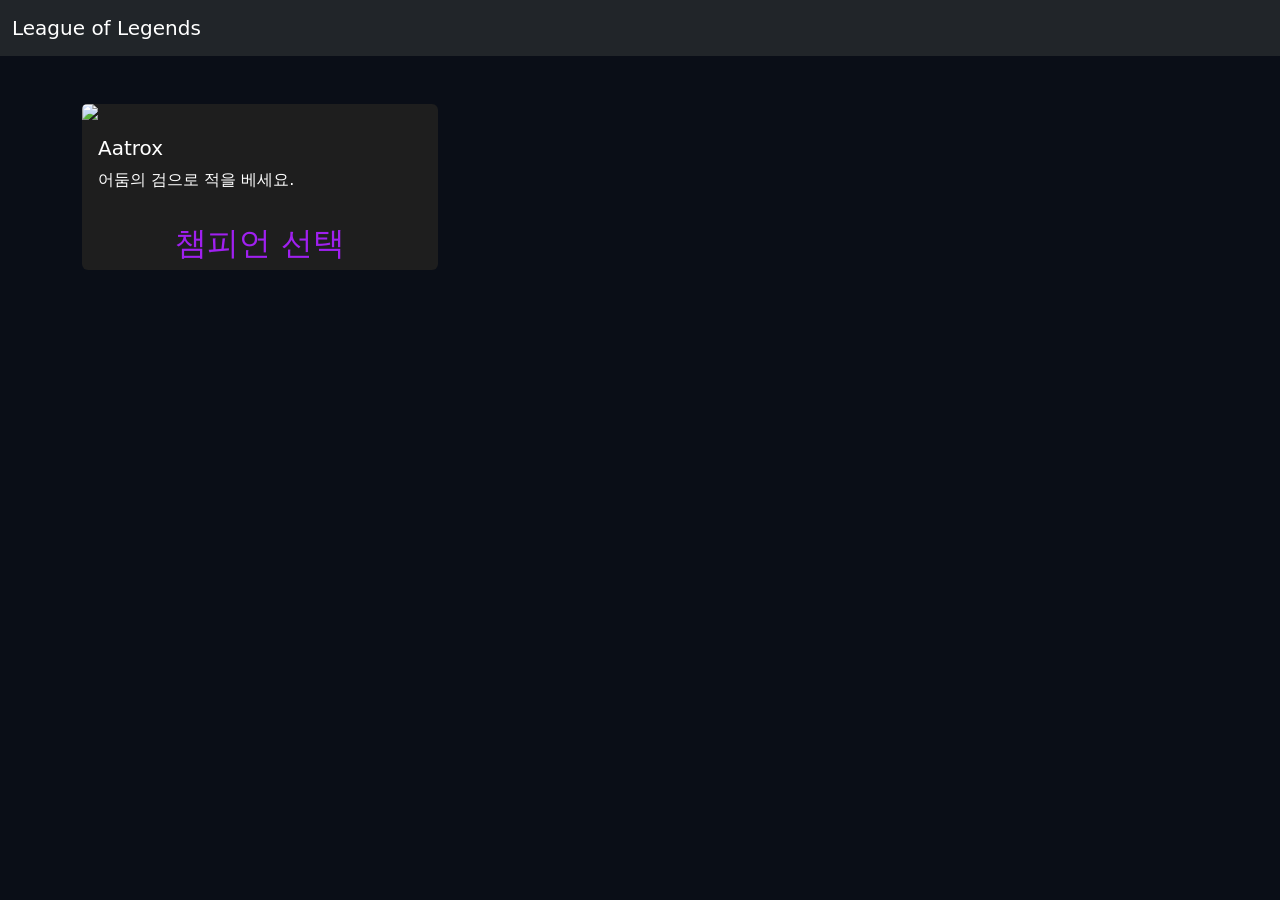
==== src/main/resources/META-INF/resources/index.html @ 75f6c817 "2주차 실습 완료" ====
<!DOCTYPE html>
<html lang="ko">
<head>
<link href="https://cdn.jsdelivr.net/npm/bootstrap@5.3.0/dist/css/bootstrap.min.css" rel="stylesheet">
<style>
body { background-color: #0a0e17; color: #fff; }
.accent-purple { color: #a020f0; }
.card { background-color: #1e1e1e; border: none; color: white; }
.btn-primary { background-color: #a020f0; border: none; }
</style>
</head>
<body>
<nav class="navbar navbar-expand-lg navbar-dark bg-dark">
<div class="container-fluid"><a class="navbar-brand" href="#">League of Legends</a></div>
</nav>
<div class="container my-5">
<div class="row">
<div class="col-md-4">
<div class="card">
<img src="https://ddragon.leagueoflegends.com/cdn/15.24.1/img/champion/Aatrox.png" class="card-img-top">
<div class="card-body">
<h5>Aatrox</h5>
<p>어둠의 검으로 적을 베세요.</p>
</div>
<h2 class="text-center accent-purple">챔피언 선택</h2>
</div>
</div>
</div>
</div>
</body>
</html>
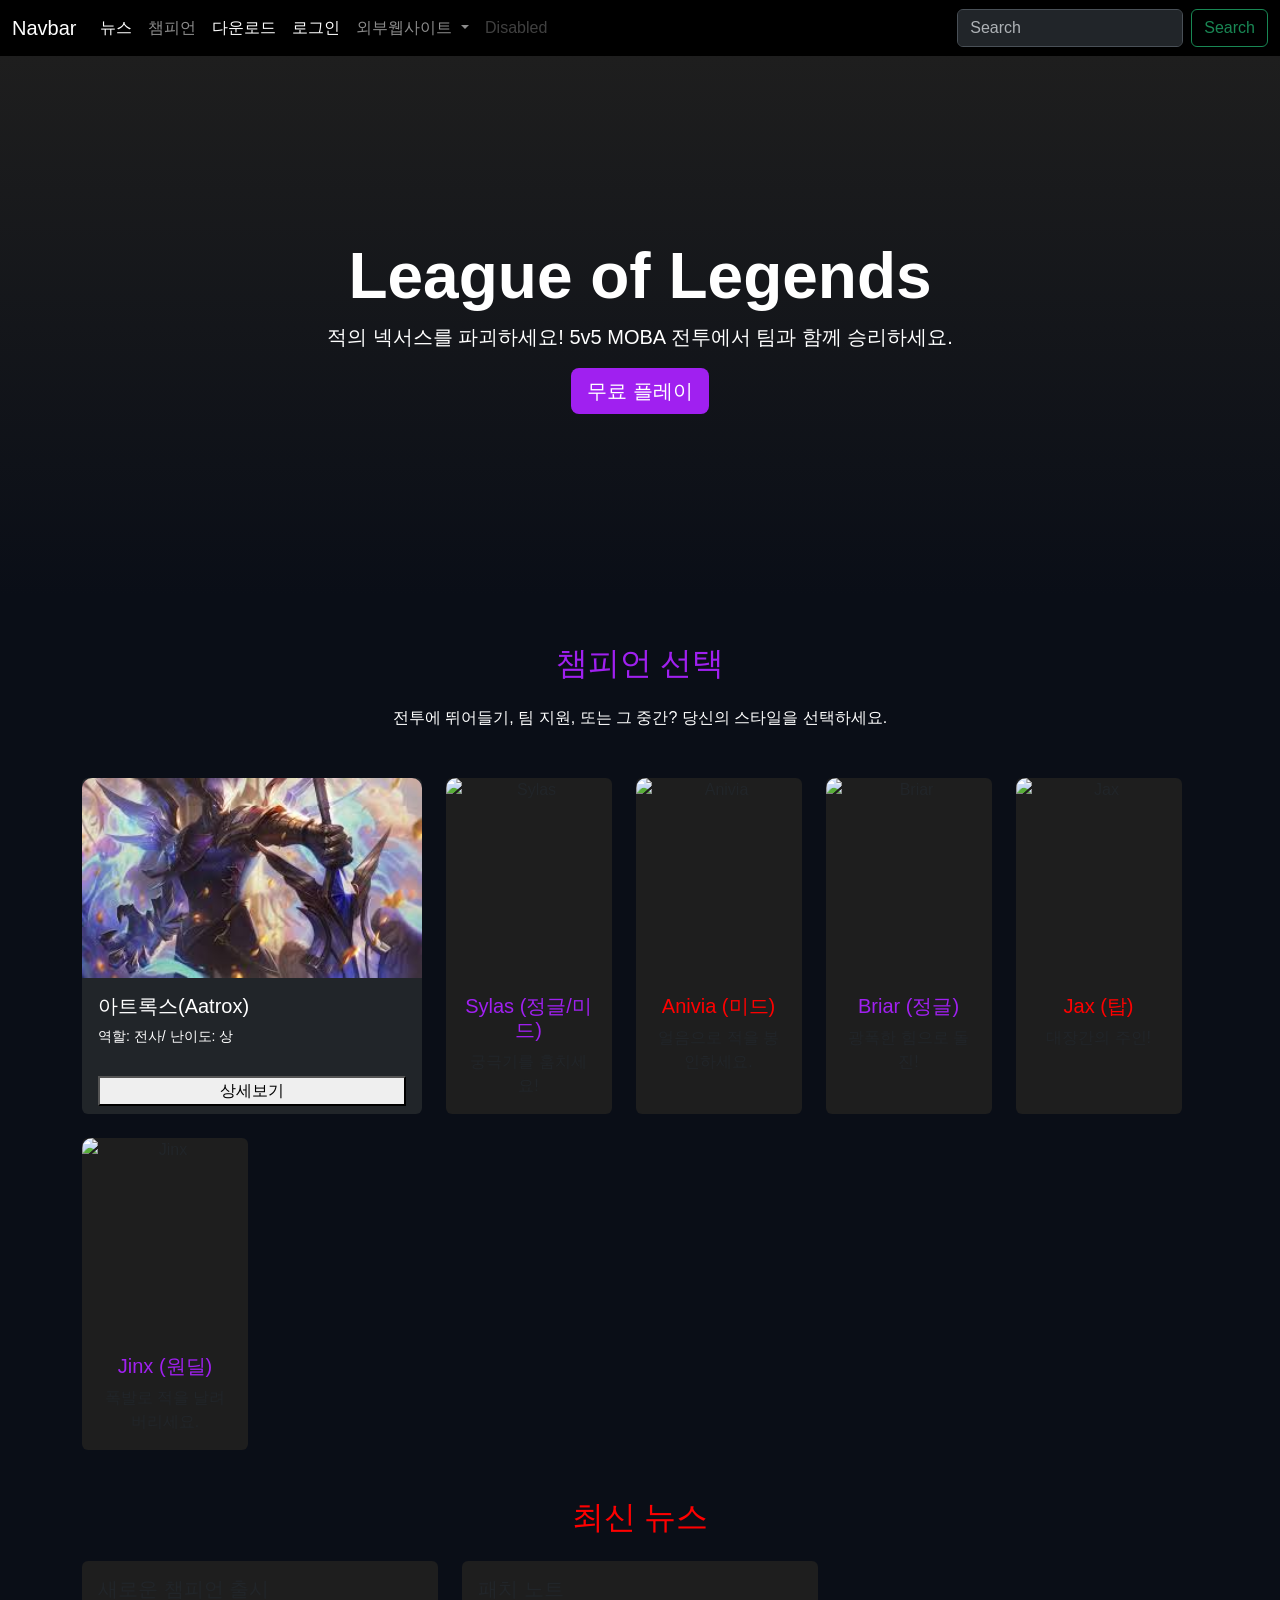
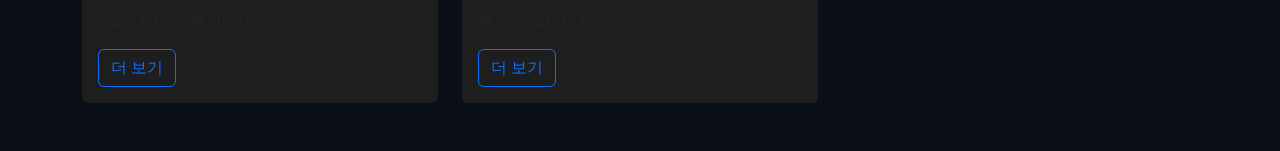
==== commit a55f2baf: "4주차 실습 정리" ====
--- a/src/main/resources/META-INF/resources/index.html
+++ b/src/main/resources/META-INF/resources/index.html
@@ -1,31 +1,234 @@
 <!DOCTYPE html>
 <html lang="ko">
 <head>
-<link href="https://cdn.jsdelivr.net/npm/bootstrap@5.3.0/dist/css/bootstrap.min.css" rel="stylesheet">
-<style>
-body { background-color: #0a0e17; color: #fff; }
-.accent-purple { color: #a020f0; }
-.card { background-color: #1e1e1e; border: none; color: white; }
-.btn-primary { background-color: #a020f0; border: none; }
-</style>
+    <meta charset="UTF-8">
+    <meta name="viewport" content="width=device-width, initial-scale=1.0">
+    <title>League of Legends - 메인 페이지</title>
+    <!-- Bootstrap 5 CDN -->
+    <link href="https://cdn.jsdelivr.net/npm/bootstrap@5.3.0/dist/css/bootstrap.min.css" rel="stylesheet">
+    <script src="https://cdn.jsdelivr.net/npm/bootstrap@5.3.0/dist/js/bootstrap.bundle.min.js"></script>
+    <!-- 커스텀 스타일 (LOL 테마 + 챔피언 호버 효과) -->
+    <style>
+        body { background-color: #0a0e17; color: #fff; font-family: 'Arial', sans-serif; }
+        .navbar { background-color: #000; }
+        .hero { background: linear-gradient(to bottom, #1e1e1e, #0a0e17); min-height: 60vh; }
+        .accent-purple { color: #a020f0; }
+        .accent-red { color: #ff0000; }
+        .card { background-color: #1e1e1e; border: none; transition: transform 0.3s, box-shadow 0.3s; }
+        .card:hover { transform: scale(1.05); box-shadow: 0 10px 20px rgba(160, 32, 240, 0.5); }
+        .card-img-top { height: 200px; object-fit: cover; border-radius: 10px 10px 0 0; }
+        .btn-primary { background-color: #a020f0; border: none; }
+        .btn-primary:hover { background-color: #800080; }
+    </style>
 </head>
 <body>
-<nav class="navbar navbar-expand-lg navbar-dark bg-dark">
-<div class="container-fluid"><a class="navbar-brand" href="#">League of Legends</a></div>
-</nav>
-<div class="container my-5">
-<div class="row">
-<div class="col-md-4">
-<div class="card">
-<img src="https://ddragon.leagueoflegends.com/cdn/15.24.1/img/champion/Aatrox.png" class="card-img-top">
-<div class="card-body">
-<h5>Aatrox</h5>
-<p>어둠의 검으로 적을 베세요.</p>
-</div>
-<h2 class="text-center accent-purple">챔피언 선택</h2>
-</div>
-</div>
-</div>
-</div>
+
+    <!-- 헤더 (Navbar)
+    <nav class="navbar navbar-expand-lg navbar-dark">
+        <div class="container-fluid">
+            <a class="navbar-brand" href="http://localhost:8080/index.html">League of Legends</a>
+            <button class="navbar-toggler" type="button" data-bs-toggle="collapse" data-bs-target="#navbarNav" aria-controls="navbarNav" aria-expanded="false" aria-label="Toggle navigation">
+                <span class="navbar-toggler-icon"></span>
+            </button>
+            <div class="collapse navbar-collapse" id="navbarNav">
+                <ul class="navbar-nav ms-auto">
+                    <li class="nav-item"><a class="nav-link" href="#">뉴스</a></li>
+                    <li class="nav-item"><a class="nav-link" href="#">챔피언</a></li>
+                    <li class="nav-item"><a class="nav-link" href="#">다운로드</a></li>
+                    <li class="nav-item"><a class="nav-link" href="#">로그인</a></li>
+                    <li class="nav-item"><a class="nav-link" href="https://lol.ps/" target="_blank">외부웹사이트</a></li>
+                </ul>
+            </div>
+        </div>
+    </nav> -->
+
+    <nav class="navbar navbar-expand-lg" data-bs-theme="dark">
+        <div class="container-fluid">
+        <a class="navbar-brand" href="#">Navbar</a>
+        <button class="navbar-toggler" type="button" data-bs-toggle="collapse" data-bs-target="#navbarSupportedContent" aria-controls="navbarSupportedContent" aria-expanded="false" aria-label="Toggle navigation">
+            <span class="navbar-toggler-icon"></span>
+        </button>
+        <div class="collapse navbar-collapse" id="navbarSupportedContent">
+            <ul class="navbar-nav me-auto mb-2 mb-lg-0">
+            <li class="nav-item">
+                <a class="nav-link active" aria-current="page" href="#">뉴스</a>
+            </li>
+            <li class="nav-item">
+                <a class="nav-link" href="#">챔피언</a>
+            </li>
+            <li class="nav-item">
+                <a class="nav-link active" aria-current="page" href="#">다운로드</a>
+            </li>
+            <li class="nav-item">
+                <a class="nav-link active" aria-current="page" href="#">로그인</a>
+            </li>
+            <li class="nav-item dropdown">
+                <a class="nav-link dropdown-toggle" href="#" role="button" data-bs-toggle="dropdown" aria-expanded="false">
+                외부웹사이트
+                </a>
+                <ul class="dropdown-menu">
+                <li><a class="dropdown-item" href="https://lol.ps/" target="_blank">롤전적</a></li>
+                <li><a class="dropdown-item" href="#">불법사이트</a></li>
+                <li><hr class="dropdown-divider"></li>
+                <li><a class="dropdown-item" href="#">외부웹</a></li>
+                </ul>
+            </li>
+            <li class="nav-item">
+                <a class="nav-link disabled" aria-disabled="true">Disabled</a>
+            </li>
+            </ul>
+            <form class="d-flex" role="search">
+            <input class="form-control me-2" type="search" placeholder="Search" aria-label="Search" />
+            <button class="btn btn-outline-success" type="submit">Search</button>
+            </form>
+        </div>
+        </div>
+    </nav>
+
+    <!-- 히어로 배너 (Hero Banner) -->
+    <section class="hero d-flex align-items-center justify-content-center text-center py-5">
+        <div class="container">
+            <h1 class="display-3 fw-bold">League of Legends</h1>
+            <p class="lead">적의 넥서스를 파괴하세요! 5v5 MOBA 전투에서 팀과 함께 승리하세요.</p>
+            <a href="#" class="btn btn-primary btn-lg">무료 플레이</a>
+        </div>
+    </section>
+
+<!-- 챔피언 선택 섹션 (작은 썸네일 PNG로 업데이트!) -->
+    <section class="container my-5">
+        <h2 class="text-center mb-4 accent-purple">챔피언 선택</h2>
+        <p class="text-center mb-5">전투에 뛰어들기, 팀 지원, 또는 그 중간? 당신의 스타일을 선택하세요.</p>
+        <!-- <div class="row g-4"> -->
+        <div class="row row-cols-auto g-4">
+            <!-- Aatrox -->
+            <!-- <div class="col-md-6 col-lg-4 col-xl-2">
+                <div class="card text-center h-100">
+                    <img src="image/A1.jpeg" class="card-img-top" alt="Aatrox" loading="lazy">
+                    <div class="card-body">
+                        <h5 class="card-title accent-red">Aatrox (탑)</h5>
+                        <p class="card-text">어둠의 검으로 적을 베세요.</p>
+                    </div>
+                </div>
+            </div> -->
+            <div class="col">
+            <div class="card bg-dark text-white border-secondary h-100">
+                <img src="image/A1.jpeg" class="card-img-top" alt="아트록스">
+                <div class="card-body">
+                <h5 class="card-title">아트록스(Aatrox)</h5>
+                <p class="card-text small">역할: 전사/ 난이도: 상</p>
+                </div>
+                <div class="card-footer bg-transparent border-0">
+                <button class="btnbtn-outline-light w-100"
+                        data-bs-toggle="modal"
+                        data-bs-target="#modalAatrox"
+                        data-champ="Aatrox">
+                    상세보기
+                </button>
+                </div>
+            </div>
+            </div>
+            <!--모달(iframe으로Aatrox.html 불러오기) -->
+            <div class="modal fade" id="modalAatrox" tabindex="-1" aria-labelledby="modalAatroxLabel" aria-hidden="true">
+            <div class="modal-dialog modal-xl modal-dialog-centered modal-dialog-scrollable">
+                <div class="modal-content bg-dark text-white border-secondary">
+                <!--헤더-->
+                <div class="modal-header border-secondary">
+                <h5 class="modal-title" id="modalAatroxLabel">아트록스(Aatrox) 상세정보</h5>
+                <button type="button" class="btn-close btn-close-white" data-bs-dismiss="modal" aria-label="Close"></button>
+                </div>
+            <!--바디: iframe으로내용채움-->
+            <div class="modal-body p-0" style="height: 65vh; background: #0a0e17;">
+                <iframe
+                src="modals/Aatrox.html"
+                frameborder="0"
+                style="width: 100%; height: 100%; border: none;"
+                allowfullscreen>
+                </iframe>
+            </div>
+            <!--푸터-->
+            <div class="modal-footer border-secondary">
+                <button type="button" class="btnbtn-outline-light" data-bs-dismiss="modal">닫기</button>
+            </div>
+            </div>
+        </div>
+        </div>
+            <!-- Sylas -->
+            <div class="col-md-6 col-lg-4 col-xl-2">
+                <div class="card text-center h-100">
+                    <img src="https://ddragon.leagueoflegends.com/cdn/15.24.1/img/champion/Sylas.png" class="card-img-top" alt="Sylas" loading="lazy">
+                    <div class="card-body">
+                        <h5 class="card-title accent-purple">Sylas (정글/미드)</h5>
+                        <p class="card-text">궁극기를 훔치세요!</p>
+                    </div>
+                </div>
+            </div>
+            <!-- Anivia -->
+            <div class="col-md-6 col-lg-4 col-xl-2">
+                <div class="card text-center h-100">
+                    <img src="https://ddragon.leagueoflegends.com/cdn/15.24.1/img/champion/Anivia.png" class="card-img-top" alt="Anivia" loading="lazy">
+                    <div class="card-body">
+                        <h5 class="card-title accent-red">Anivia (미드)</h5>
+                        <p class="card-text">얼음으로 적을 봉인하세요.</p>
+                    </div>
+                </div>
+            </div>
+            <!-- Briar -->
+            <div class="col-md-6 col-lg-4 col-xl-2">
+                <div class="card text-center h-100">
+                    <img src="https://ddragon.leagueoflegends.com/cdn/15.24.1/img/champion/Briar.png" class="card-img-top" alt="Briar" loading="lazy">
+                    <div class="card-body">
+                        <h5 class="card-title accent-purple">Briar (정글)</h5>
+                        <p class="card-text">광폭한 힘으로 돌진!</p>
+                    </div>
+                </div>
+            </div>
+            <!-- Jax -->
+            <div class="col-md-6 col-lg-4 col-xl-2">
+                <div class="card text-center h-100">
+                    <img src="https://ddragon.leagueoflegends.com/cdn/15.24.1/img/champion/Jax.png" class="card-img-top" alt="Jax" loading="lazy">
+                    <div class="card-body">
+                        <h5 class="card-title accent-red">Jax (탑)</h5>
+                        <p class="card-text">대장간의 주인!</p>
+                    </div>
+                </div>
+            </div>
+            <!-- Jinx -->
+            <div class="col-md-6 col-lg-4 col-xl-2">
+                <div class="card text-center h-100">
+                    <img src="https://ddragon.leagueoflegends.com/cdn/15.24.1/img/champion/Jinx.png" class="card-img-top" alt="Jinx" loading="lazy">
+                    <div class="card-body">
+                        <h5 class="card-title accent-purple">Jinx (원딜)</h5>
+                        <p class="card-text">폭발로 적을 날려버리세요.</p>
+                    </div>
+                </div>
+            </div>
+        </div>
+    </section>
+
+    <!-- 뉴스 섹션 (기존 유지) -->
+    <section class="container my-5">
+        <h2 class="text-center mb-4 accent-red">최신 뉴스</h2>
+        <div class="row g-4">
+            <div class="col-md-6 col-lg-4">
+                <div class="card">
+                    <div class="card-body">
+                        <h5 class="card-title">새로운 챔피언 출시</h5>
+                        <p class="card-text">2026 루나 레벨 이벤트!</p>
+                        <a href="#" class="btn btn-outline-primary">더 보기</a>
+                    </div>
+                </div>
+            </div>
+            <div class="col-md-6 col-lg-4">
+                <div class="card">
+                    <div class="card-body">
+                        <h5 class="card-title">패치 노트</h5>
+                        <p class="card-text">밸런스 업데이트.</p>
+                        <a href="#" class="btn btn-outline-primary">더 보기</a>
+                    </div>
+                </div>
+            </div>
+        </div>
+    </section>
+    
 </body>
 </html>
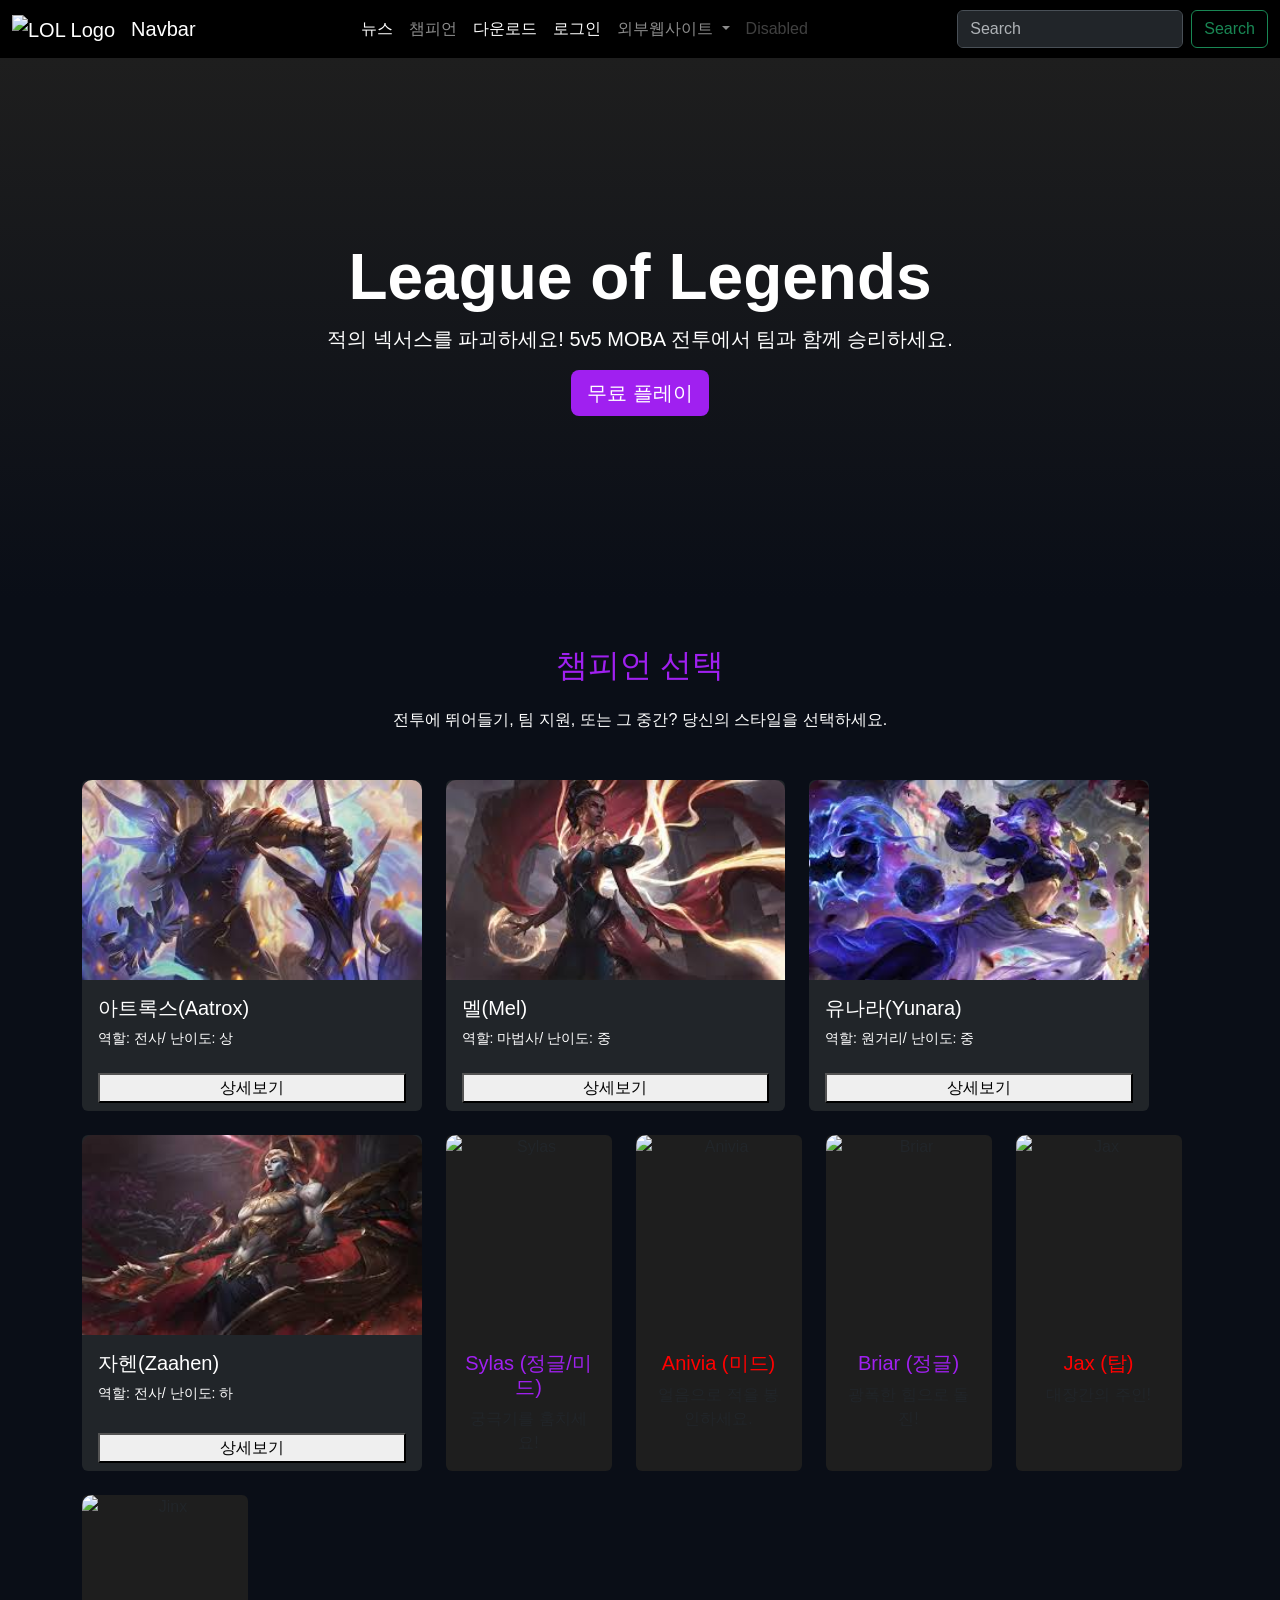
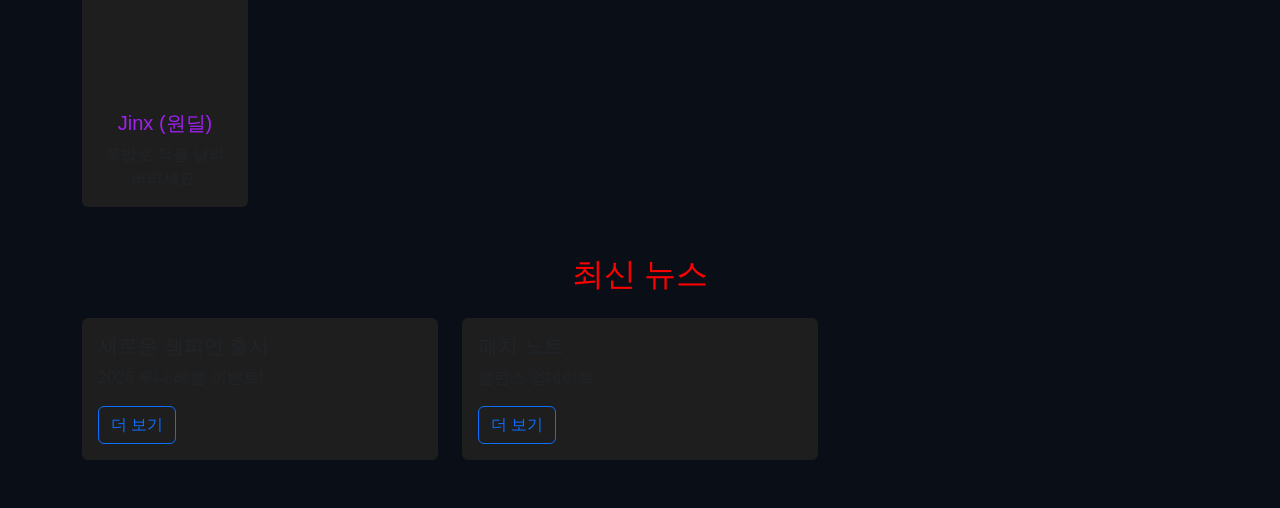
==== commit 7a0598dd: "5주차 실습 정리" ====
--- a/src/main/resources/META-INF/resources/index.html
+++ b/src/main/resources/META-INF/resources/index.html
@@ -20,6 +20,7 @@
         .btn-primary { background-color: #a020f0; border: none; }
         .btn-primary:hover { background-color: #800080; }
     </style>
+    <link rel="stylesheet" href="../css/download.css">
 </head>
 <body>
 
@@ -44,12 +45,15 @@
 
     <nav class="navbar navbar-expand-lg" data-bs-theme="dark">
         <div class="container-fluid">
+            <a class="navbar-brand" href="#">
+            <img src="../image/Logo.jpeg" alt="LOL Logo" width="30" height="30">
+        </a>
         <a class="navbar-brand" href="#">Navbar</a>
         <button class="navbar-toggler" type="button" data-bs-toggle="collapse" data-bs-target="#navbarSupportedContent" aria-controls="navbarSupportedContent" aria-expanded="false" aria-label="Toggle navigation">
             <span class="navbar-toggler-icon"></span>
         </button>
         <div class="collapse navbar-collapse" id="navbarSupportedContent">
-            <ul class="navbar-nav me-auto mb-2 mb-lg-0">
+            <ul class="navbar-nav mx-auto mb-2 mb-lg-0">
             <li class="nav-item">
                 <a class="nav-link active" aria-current="page" href="#">뉴스</a>
             </li>
@@ -57,7 +61,7 @@
                 <a class="nav-link" href="#">챔피언</a>
             </li>
             <li class="nav-item">
-                <a class="nav-link active" aria-current="page" href="#">다운로드</a>
+                <a class="nav-link active" aria-current="page" href="main_page_sub/download.html">다운로드</a>
             </li>
             <li class="nav-item">
                 <a class="nav-link active" aria-current="page" href="#">로그인</a>
@@ -127,9 +131,63 @@
                 </div>
             </div>
             </div>
+
+            <div class="col">
+            <div class="card bg-dark text-white border-secondary h-100">
+                <img src="image/A2.jpeg" class="card-img-top" alt="아트록스">
+                <div class="card-body">
+                <h5 class="card-title">멜(Mel)</h5>
+                <p class="card-text small">역할: 마법사/ 난이도: 중</p>
+                </div>
+                <div class="card-footer bg-transparent border-0">
+                <button class="btnbtn-outline-light w-100"
+                        data-bs-toggle="modal"
+                        data-bs-target="#modalMel"
+                        data-champ="Mel">
+                    상세보기
+                </button>
+                </div>
+            </div>
+            </div>
+
+            <div class="col">
+            <div class="card bg-dark text-white border-secondary h-100">
+                <img src="image/A3.jpeg" class="card-img-top" alt="아트록스">
+                <div class="card-body">
+                <h5 class="card-title">유나라(Yunara)</h5>
+                <p class="card-text small">역할: 원거리/ 난이도: 중</p>
+                </div>
+                <div class="card-footer bg-transparent border-0">
+                <button class="btnbtn-outline-light w-100"
+                        data-bs-toggle="modal"
+                        data-bs-target="#modalYunara"
+                        data-champ="Yunara">
+                    상세보기
+                </button>
+                </div>
+            </div>
+            </div>
+
+            <div class="col">
+            <div class="card bg-dark text-white border-secondary h-100">
+                <img src="image/A4.jpeg" class="card-img-top" alt="아트록스">
+                <div class="card-body">
+                <h5 class="card-title">자헨(Zaahen)</h5>
+                <p class="card-text small">역할: 전사/ 난이도: 하</p>
+                </div>
+                <div class="card-footer bg-transparent border-0">
+                <button class="btnbtn-outline-light w-100"
+                        data-bs-toggle="modal"
+                        data-bs-target="#modalZaahen"
+                        data-champ="Zaahen">
+                    상세보기
+                </button>
+                </div>
+            </div>
+            </div>
             <!--모달(iframe으로Aatrox.html 불러오기) -->
             <div class="modal fade" id="modalAatrox" tabindex="-1" aria-labelledby="modalAatroxLabel" aria-hidden="true">
-            <div class="modal-dialog modal-xl modal-dialog-centered modal-dialog-scrollable">
+            <div class="modal-dialog modal-xl modal-dialog-centered">
                 <div class="modal-content bg-dark text-white border-secondary">
                 <!--헤더-->
                 <div class="modal-header border-secondary">
@@ -152,6 +210,81 @@
             </div>
         </div>
         </div>
+        <!--모달(iframe으로Mel.html 불러오기) -->
+            <div class="modal fade" id="modalMel" tabindex="-1" aria-labelledby="modalMelLabel" aria-hidden="true">
+            <div class="modal-dialog modal-xl modal-dialog-centered">
+                <div class="modal-content bg-dark text-white border-secondary">
+                <!--헤더-->
+                <div class="modal-header border-secondary">
+                <h5 class="modal-title" id="modalMelLabel">멜(Mel) 상세정보</h5>
+                <button type="button" class="btn-close btn-close-white" data-bs-dismiss="modal" aria-label="Close"></button>
+                </div>
+            <!--바디: iframe으로내용채움-->
+            <div class="modal-body p-0" style="height: 65vh; background: #0a0e17;">
+                <iframe
+                src="modals/Mel.html"
+                frameborder="0"
+                style="width: 100%; height: 100%; border: none;"
+                allowfullscreen>
+                </iframe>
+            </div>
+            <!--푸터-->
+            <div class="modal-footer border-secondary">
+                <button type="button" class="btnbtn-outline-light" data-bs-dismiss="modal">닫기</button>
+            </div>
+            </div>
+        </div>
+        </div>
+        <!--모달(iframe으로Yunara.html 불러오기) -->
+            <div class="modal fade" id="modalYunara" tabindex="-1" aria-labelledby="modalYunaraLabel" aria-hidden="true">
+            <div class="modal-dialog modal-xl modal-dialog-centered">
+                <div class="modal-content bg-dark text-white border-secondary">
+                <!--헤더-->
+                <div class="modal-header border-secondary">
+                <h5 class="modal-title" id="modalYunaraLabel">유나라(Yunara) 상세정보</h5>
+                <button type="button" class="btn-close btn-close-white" data-bs-dismiss="modal" aria-label="Close"></button>
+                </div>
+            <!--바디: iframe으로내용채움-->
+            <div class="modal-body p-0" style="height: 65vh; background: #0a0e17;">
+                <iframe
+                src="modals/Yunara.html"
+                frameborder="0"
+                style="width: 100%; height: 100%; border: none;"
+                allowfullscreen>
+                </iframe>
+            </div>
+            <!--푸터-->
+            <div class="modal-footer border-secondary">
+                <button type="button" class="btnbtn-outline-light" data-bs-dismiss="modal">닫기</button>
+            </div>
+            </div>
+        </div>
+        </div>
+        <!--모달(iframe으로Zaahen.html 불러오기) -->
+            <div class="modal fade" id="modalZaahen" tabindex="-1" aria-labelledby="modalZaahenLabel" aria-hidden="true">
+            <div class="modal-dialog modal-xl modal-dialog-centered">
+                <div class="modal-content bg-dark text-white border-secondary">
+                <!--헤더-->
+                <div class="modal-header border-secondary">
+                <h5 class="modal-title" id="modalZaahenLabel">자헨(Zaahen) 상세정보</h5>
+                <button type="button" class="btn-close btn-close-white" data-bs-dismiss="modal" aria-label="Close"></button>
+                </div>
+            <!--바디: iframe으로내용채움-->
+            <div class="modal-body p-0" style="height: 65vh; background: #0a0e17;">
+                <iframe
+                src="modals/Zaahen.html"
+                frameborder="0"
+                style="width: 100%; height: 100%; border: none;"
+                allowfullscreen>
+                </iframe>
+            </div>
+            <!--푸터-->
+            <div class="modal-footer border-secondary">
+                <button type="button" class="btnbtn-outline-light" data-bs-dismiss="modal">닫기</button>
+            </div>
+            </div>
+        </div>
+        </div>
             <!-- Sylas -->
             <div class="col-md-6 col-lg-4 col-xl-2">
                 <div class="card text-center h-100">
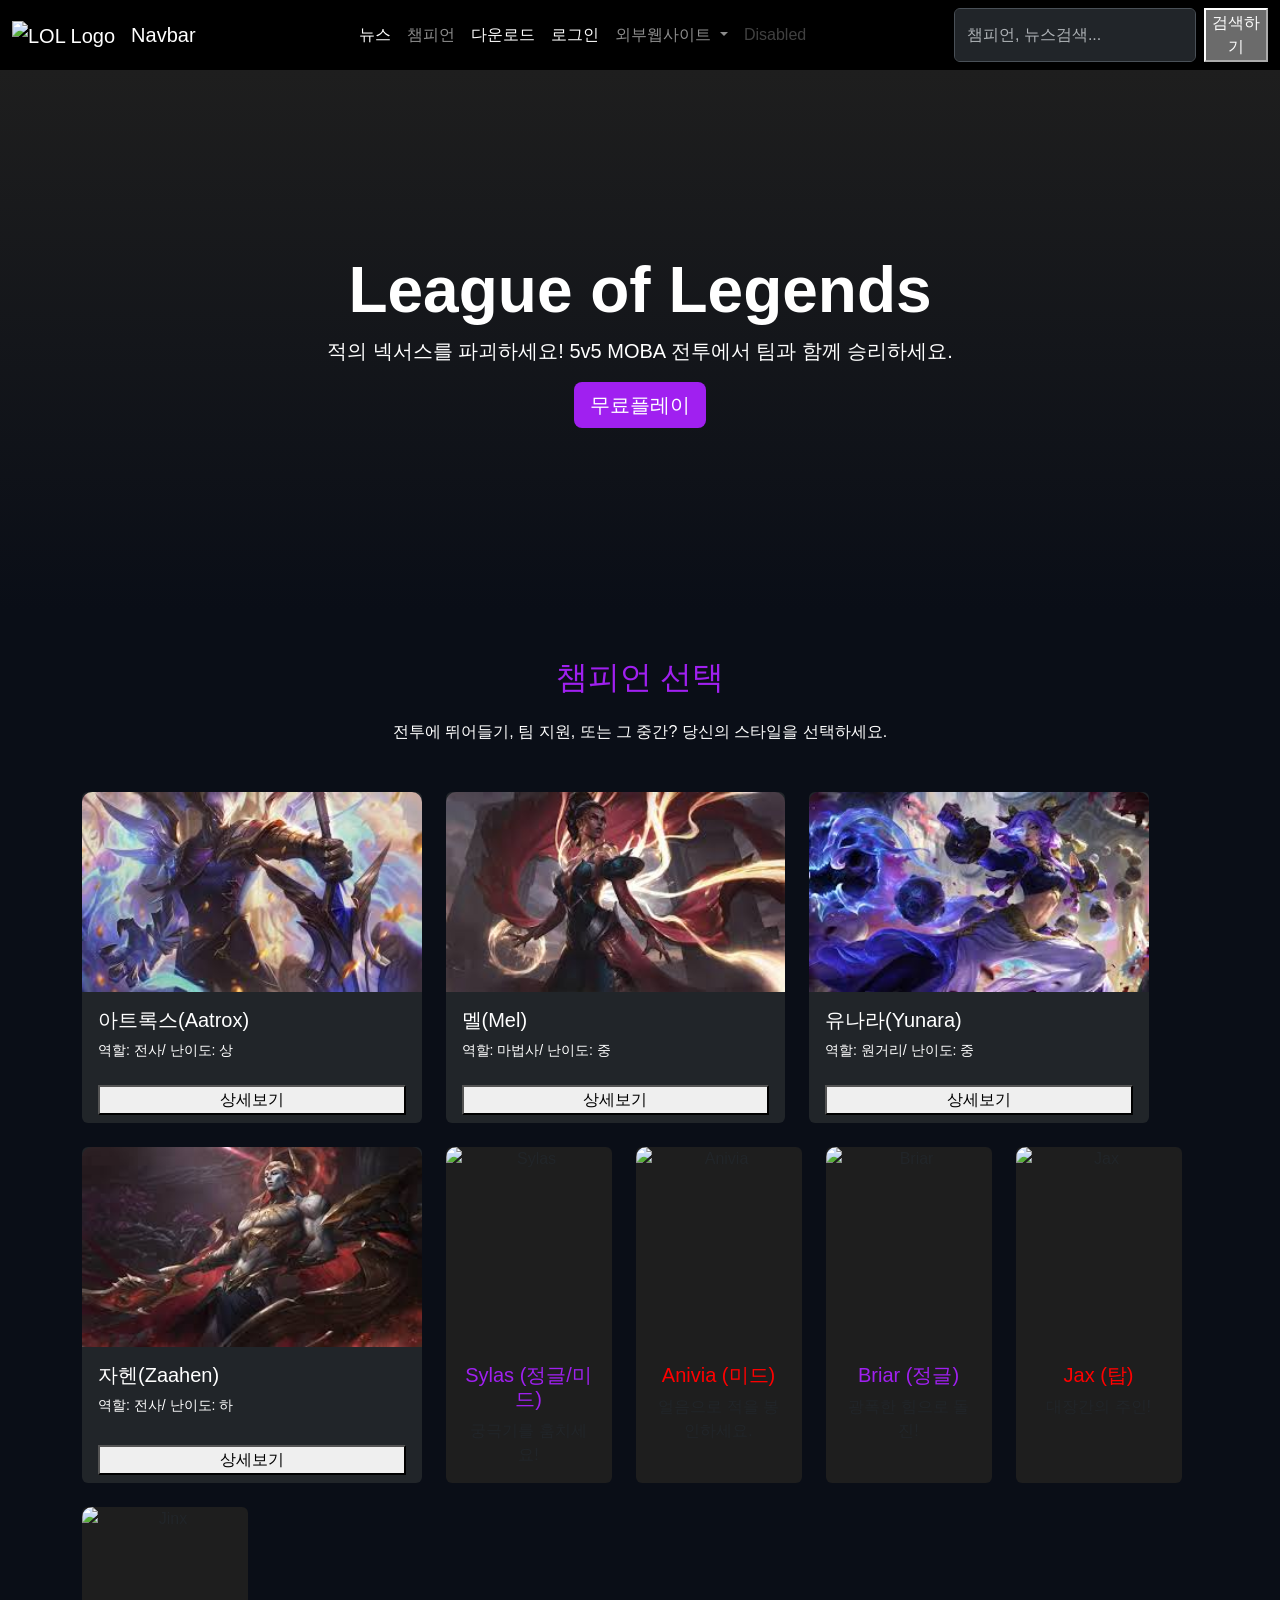
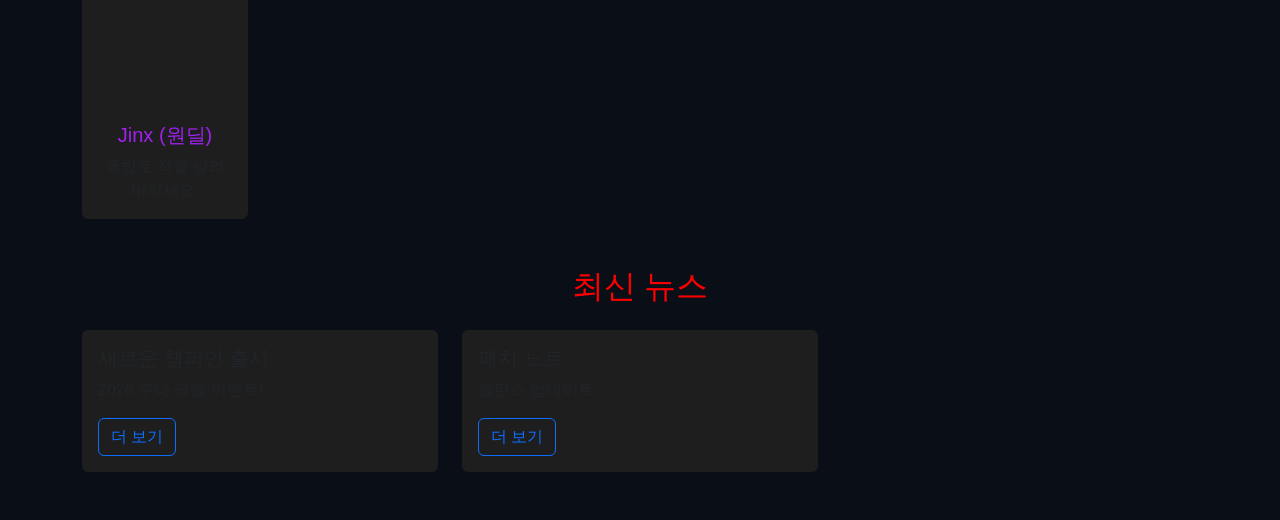
==== commit 521c2a74: "6주차 실습 정리" ====
--- a/src/main/resources/META-INF/resources/index.html
+++ b/src/main/resources/META-INF/resources/index.html
@@ -6,7 +6,14 @@
     <title>League of Legends - 메인 페이지</title>
     <!-- Bootstrap 5 CDN -->
     <link href="https://cdn.jsdelivr.net/npm/bootstrap@5.3.0/dist/css/bootstrap.min.css" rel="stylesheet">
-    <script src="https://cdn.jsdelivr.net/npm/bootstrap@5.3.0/dist/js/bootstrap.bundle.min.js"></script>
+    <script src="js/bootstrap.bundle.min.js"></script>
+    <script src="js/test.js"></script>
+
+    <script>
+        window.onload= function() {
+            alert("메인페이지로딩완료");
+        }
+    </script>
     <!-- 커스텀 스타일 (LOL 테마 + 챔피언 호버 효과) -->
     <style>
         body { background-color: #0a0e17; color: #fff; font-family: 'Arial', sans-serif; }
@@ -81,10 +88,10 @@
                 <a class="nav-link disabled" aria-disabled="true">Disabled</a>
             </li>
             </ul>
-            <form class="d-flex" role="search">
-            <input class="form-control me-2" type="search" placeholder="Search" aria-label="Search" />
-            <button class="btn btn-outline-success" type="submit">Search</button>
-            </form>
+            <form class="d-flex" id="searchForm">
+                <input class="form-control me-2" type="search" placeholder="챔피언, 뉴스검색..."aria-label="Search" id="searchInput">
+                <button class="btnbtn-outline-success" type="submit">검색하기</button>
+        </form>
         </div>
         </div>
     </nav>
@@ -94,7 +101,7 @@
         <div class="container">
             <h1 class="display-3 fw-bold">League of Legends</h1>
             <p class="lead">적의 넥서스를 파괴하세요! 5v5 MOBA 전투에서 팀과 함께 승리하세요.</p>
-            <a href="#" class="btn btn-primary btn-lg">무료 플레이</a>
+            <a href="#" class="btn btn-primary btn-lg"onclick="alert('즐거운 플레이 되세요')">무료플레이</a>
         </div>
     </section>
 
@@ -362,6 +369,7 @@
             </div>
         </div>
     </section>
-    
+
+<script src="js/search.js"></script>
 </body>
 </html>
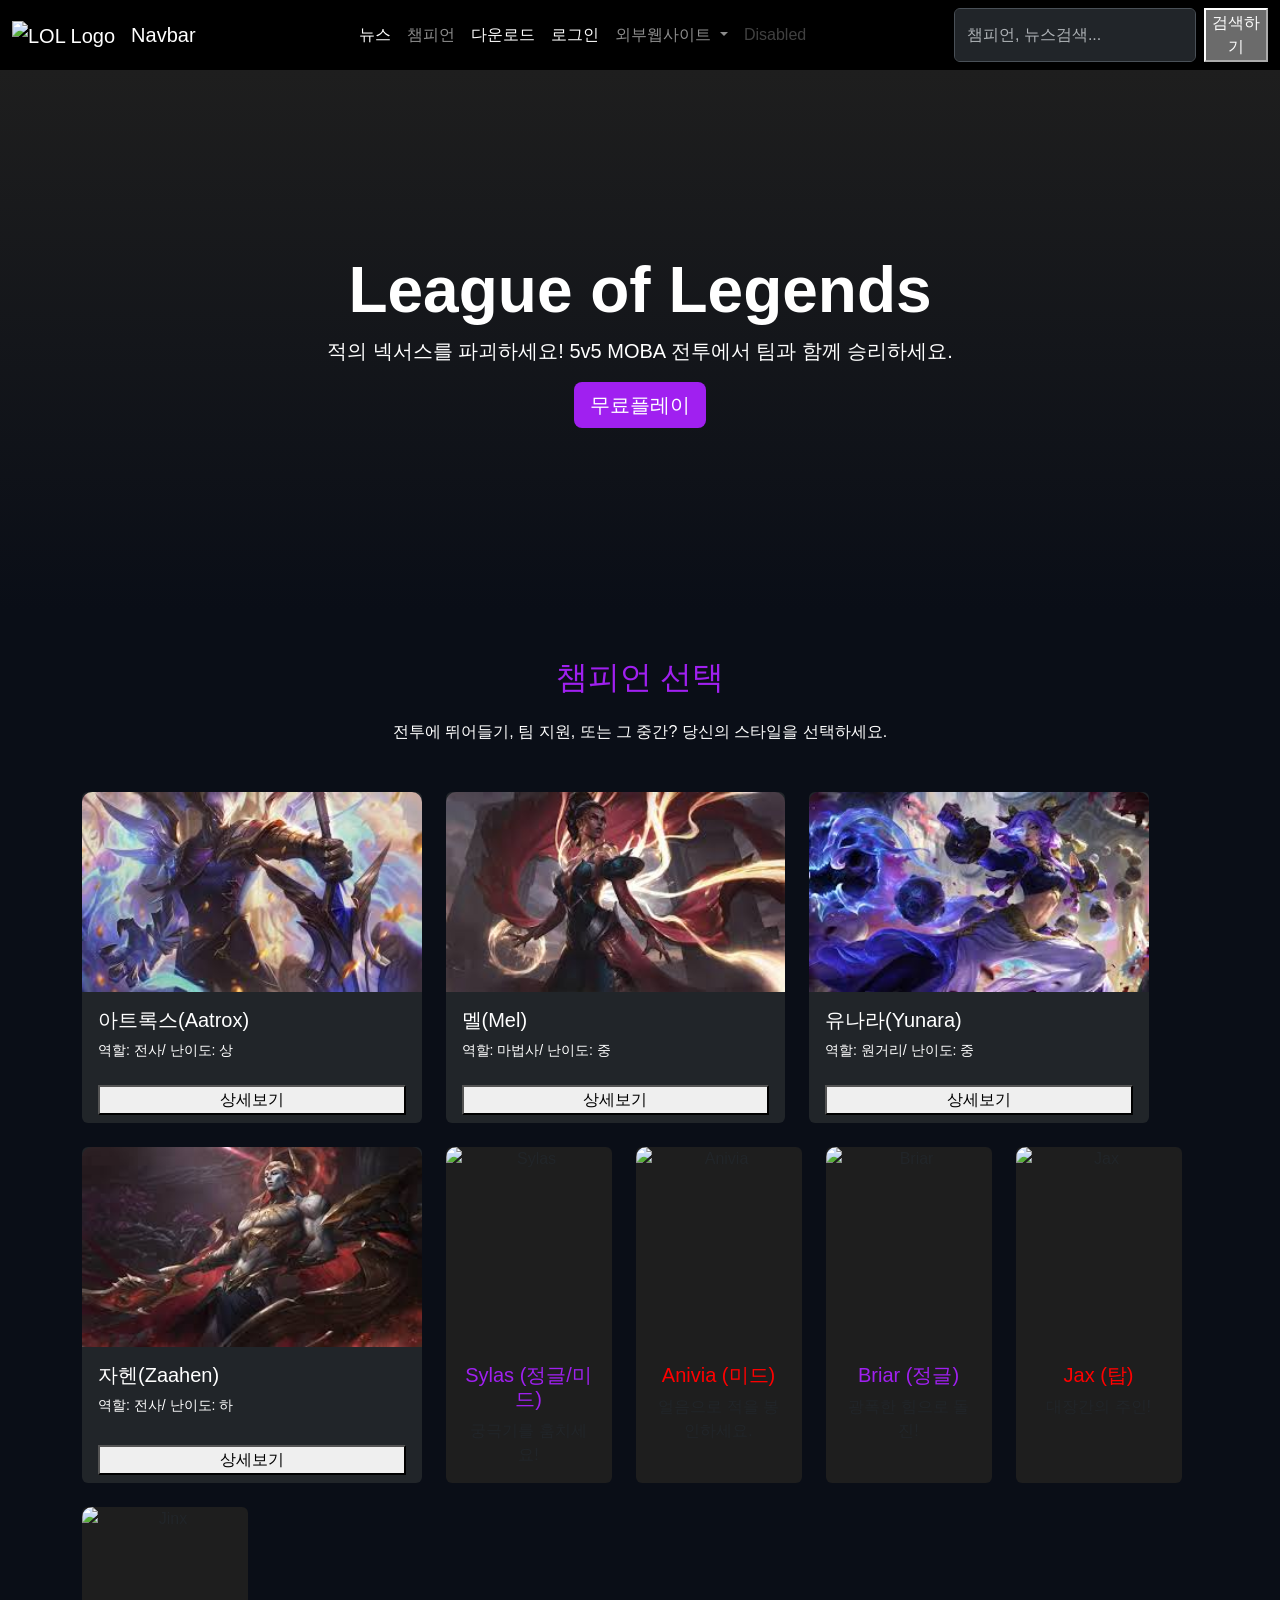
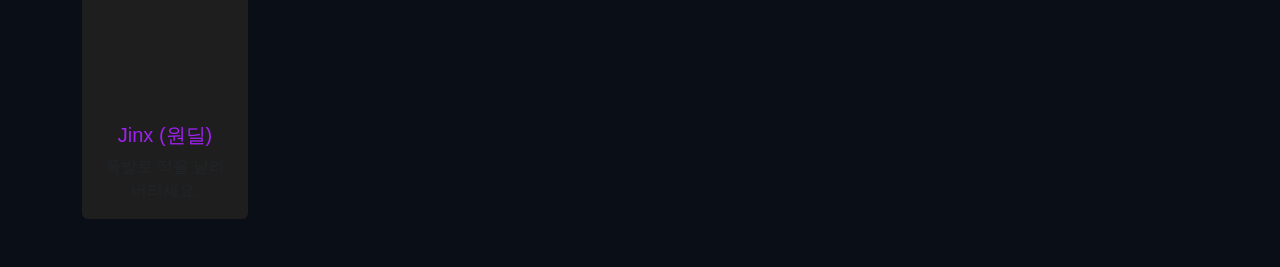
==== commit 8eee818d: "7주차 실습 정리" ====
--- a/src/main/resources/META-INF/resources/index.html
+++ b/src/main/resources/META-INF/resources/index.html
@@ -9,25 +9,15 @@
     <script src="js/bootstrap.bundle.min.js"></script>
     <script src="js/test.js"></script>
 
+     <!-- 커스텀 스타일 (LOL 테마 + 챔피언 호버 효과) -->
+    <link rel="stylesheet" href="css/main.css">
     <script>
         window.onload= function() {
             alert("메인페이지로딩완료");
         }
     </script>
     <!-- 커스텀 스타일 (LOL 테마 + 챔피언 호버 효과) -->
-    <style>
-        body { background-color: #0a0e17; color: #fff; font-family: 'Arial', sans-serif; }
-        .navbar { background-color: #000; }
-        .hero { background: linear-gradient(to bottom, #1e1e1e, #0a0e17); min-height: 60vh; }
-        .accent-purple { color: #a020f0; }
-        .accent-red { color: #ff0000; }
-        .card { background-color: #1e1e1e; border: none; transition: transform 0.3s, box-shadow 0.3s; }
-        .card:hover { transform: scale(1.05); box-shadow: 0 10px 20px rgba(160, 32, 240, 0.5); }
-        .card-img-top { height: 200px; object-fit: cover; border-radius: 10px 10px 0 0; }
-        .btn-primary { background-color: #a020f0; border: none; }
-        .btn-primary:hover { background-color: #800080; }
-    </style>
-    <link rel="stylesheet" href="../css/download.css">
+    <link rel="stylesheet" href="css/main.css">
 </head>
 <body>
 
@@ -58,41 +48,41 @@
         <a class="navbar-brand" href="#">Navbar</a>
         <button class="navbar-toggler" type="button" data-bs-toggle="collapse" data-bs-target="#navbarSupportedContent" aria-controls="navbarSupportedContent" aria-expanded="false" aria-label="Toggle navigation">
             <span class="navbar-toggler-icon"></span>
-        </button>
-        <div class="collapse navbar-collapse" id="navbarSupportedContent">
-            <ul class="navbar-nav mx-auto mb-2 mb-lg-0">
-            <li class="nav-item">
-                <a class="nav-link active" aria-current="page" href="#">뉴스</a>
-            </li>
-            <li class="nav-item">
-                <a class="nav-link" href="#">챔피언</a>
-            </li>
-            <li class="nav-item">
-                <a class="nav-link active" aria-current="page" href="main_page_sub/download.html">다운로드</a>
-            </li>
-            <li class="nav-item">
-                <a class="nav-link active" aria-current="page" href="#">로그인</a>
-            </li>
-            <li class="nav-item dropdown">
-                <a class="nav-link dropdown-toggle" href="#" role="button" data-bs-toggle="dropdown" aria-expanded="false">
-                외부웹사이트
-                </a>
-                <ul class="dropdown-menu">
-                <li><a class="dropdown-item" href="https://lol.ps/" target="_blank">롤전적</a></li>
-                <li><a class="dropdown-item" href="#">불법사이트</a></li>
-                <li><hr class="dropdown-divider"></li>
-                <li><a class="dropdown-item" href="#">외부웹</a></li>
-                </ul>
-            </li>
-            <li class="nav-item">
-                <a class="nav-link disabled" aria-disabled="true">Disabled</a>
-            </li>
-            </ul>
-            <form class="d-flex" id="searchForm">
-                <input class="form-control me-2" type="search" placeholder="챔피언, 뉴스검색..."aria-label="Search" id="searchInput">
-                <button class="btnbtn-outline-success" type="submit">검색하기</button>
-        </form>
-        </div>
+                </button>
+                <div class="collapse navbar-collapse" id="navbarSupportedContent">
+                    <ul class="navbar-nav mx-auto mb-2 mb-lg-0">
+                    <li class="nav-item">
+                        <a class="nav-link active" aria-current="page" href="#">뉴스</a>
+                    </li>
+                    <li class="nav-item">
+                        <a class="nav-link" href="#">챔피언</a>
+                    </li>
+                    <li class="nav-item">
+                        <a class="nav-link active" aria-current="page" href="main_page_sub/download.html">다운로드</a>
+                    </li>
+                    <li class="nav-item">
+                        <a class="nav-link active" aria-current="page" href="#">로그인</a>
+                    </li>
+                    <li class="nav-item dropdown">
+                        <a class="nav-link dropdown-toggle" href="#" role="button" data-bs-toggle="dropdown" aria-expanded="false">
+                        외부웹사이트
+                        </a>
+                        <ul class="dropdown-menu">
+                        <li><a class="dropdown-item" href="https://lol.ps/" target="_blank">롤전적</a></li>
+                        <li><a class="dropdown-item" href="#">불법사이트</a></li>
+                        <li><hr class="dropdown-divider"></li>
+                        <li><a class="dropdown-item" href="#">외부웹</a></li>
+                        </ul>
+                    </li>
+                    <li class="nav-item">
+                        <a class="nav-link disabled" aria-disabled="true">Disabled</a>
+                    </li>
+                    </ul>
+                    <form class="d-flex" id="searchForm">
+                        <input class="form-control me-2" type="search" placeholder="챔피언, 뉴스검색..."aria-label="Search" id="searchInput">
+                        <button class="btnbtn-outline-success" type="submit">검색하기</button>
+                </form>
+                </div>
         </div>
     </nav>
 
@@ -345,30 +335,43 @@
         </div>
     </section>
 
-    <!-- 뉴스 섹션 (기존 유지) -->
-    <section class="container my-5">
-        <h2 class="text-center mb-4 accent-red">최신 뉴스</h2>
-        <div class="row g-4">
-            <div class="col-md-6 col-lg-4">
-                <div class="card">
-                    <div class="card-body">
-                        <h5 class="card-title">새로운 챔피언 출시</h5>
-                        <p class="card-text">2026 루나 레벨 이벤트!</p>
-                        <a href="#" class="btn btn-outline-primary">더 보기</a>
-                    </div>
-                </div>
-            </div>
-            <div class="col-md-6 col-lg-4">
-                <div class="card">
-                    <div class="card-body">
-                        <h5 class="card-title">패치 노트</h5>
-                        <p class="card-text">밸런스 업데이트.</p>
-                        <a href="#" class="btn btn-outline-primary">더 보기</a>
-                    </div>
-                </div>
-            </div>
-        </div>
-    </section>
+    <!--===== 검색결과섹션(기본숨김) ===== -->
+        <section id="searchResults">
+        <!--키워드헤더-->
+            <div class="search-keyword-header">
+            <h1 id="searchKeywordDisplay"></h1>
+        </div>
+        <!--본문: 사이드바+ 콘텐츠-->
+        <div class="search-body">
+            <div class="container-fluid px-0">
+                <div class="row g-0">
+        <!--왼쪽카테고리사이드바-->
+                    <div class="col-md-3 col-lg-2 search-sidebar bg-white py-4">
+                        <div class="px-3 mb-3" style="font-size:0.8rem; color:#999; text-transform:uppercase; letter-spacing:0.1em;">카테고리</div>
+                            <div class="search-category-item active" onclick="switchCategory('champion', this)">
+                                챔피언<span class="count" id="champCount">(0)</span>
+                            </div>
+                                <div class="search-category-item" onclick="switchCategory('news', this)">
+                                    뉴스<span class="count" id="newsCount">(0)</span>
+                                </div>
+                            </div>
+                            <!--오른쪽콘텐츠-->
+                            <div class="col-md-9 col-lg-10 search-content-area">
+                                <!--챔피언결과-->
+                                <div id="resultChampion">
+                                    <h5 class="mb-4" style="color:#333;">챔피언</h5>
+                                    <div id="championResultList"></div>
+                            </div>
+                            <!--뉴스결과-->
+                            <div id="resultNews" style="display:none;">
+                                <h5 class="mb-4" style="color:#333;">뉴스</h5>
+                                <div id="newsResultList"></div>
+                            </div>
+                        </div>
+                    </div>
+                </div>
+            </div>
+</section>
 
 <script src="js/search.js"></script>
 </body>
--- a/src/main/resources/META-INF/resources/css/main.css
+++ b/src/main/resources/META-INF/resources/css/main.css
@@ -0,0 +1,71 @@
+/* ── 기본 레이아웃 ──────────────────────────────────────────── */
+body { background-color: #0a0e17; color: #fff; font-family: 'Arial', sans-serif; }
+.navbar { background-color: #000; }
+.hero { background: linear-gradient(to bottom, #1e1e1e, #0a0e17); min-height: 60vh; }
+
+/* ── 강조 색상 ──────────────────────────────────────────────── */
+.accent-purple { color: #a020f0; }
+.accent-red { color: #ff0000; }
+
+/* ── 카드 ────────────────────────────────────────────────────── */
+.card { background-color: #1e1e1e; border: none; transition: transform 0.3s, box-shadow 0.3s; }
+.card:hover { transform: scale(1.05); box-shadow: 0 10px 20px rgba(160, 32, 240, 0.5); }
+.card-img-top { height: 200px; object-fit: cover; border-radius: 10px 10px 0 0; }
+
+/* ── 버튼 ────────────────────────────────────────────────────── */
+.btn-primary { background-color: #a020f0; border: none; }
+.btn-primary:hover { background-color: #800080; }
+
+/* ── 검색 결과 페이지 ────────────────────────────────────────── */
+#searchResults { display: none; }
+
+.search-keyword-header {
+    background: #0a0a0a;
+    background-image: radial-gradient(ellipse at center, #1a1a1a 0%, #000 70%);
+    min-height: 180px;
+    display: flex;
+    align-items: center;
+    justify-content: center;
+    border-bottom: 2px solid #c8a96e;
+}
+.search-keyword-header h1 {
+    font-size: 2.8rem;
+    font-weight: 700;
+    color: #fff;
+    letter-spacing: 0.05em;
+}
+
+.search-body { background-color: #f0ede8; min-height: 500px; }
+.search-sidebar { border-right: 1px solid #ddd; }
+
+.search-category-item {
+    padding: 14px 20px;
+    cursor: pointer;
+    color: #333;
+    font-size: 0.95rem;
+    border-left: 3px solid transparent;
+    transition: all 0.2s;
+}
+.search-category-item:hover { background: #e0dcd5; }
+.search-category-item.active {
+    border-left: 3px solid #c8253a;
+    font-weight: 700;
+    color: #c8253a;
+    background: #e8e4df;
+}
+.search-category-item .count { color: #999; font-size: 0.85rem; margin-left: 6px; }
+
+.search-content-area { padding: 30px; }
+
+.search-result-card {
+    background: #fff;
+    border: none;
+    border-radius: 6px;
+    margin-bottom: 16px;
+    transition: box-shadow 0.2s;
+}
+.search-result-card:hover { box-shadow: 0 4px 15px rgba(0,0,0,0.15); }
+.search-result-card img { width: 110px; height: 80px; object-fit: cover; border-radius: 6px 0 0 6px; }
+
+.no-result { text-align: center; padding: 80px 20px; color: #666; }
+.no-result h4 { color: #333; }
--- a/src/main/resources/META-INF/resources/css/main.css
+++ b/src/main/resources/META-INF/resources/css/main.css
@@ -0,0 +1,71 @@
+/* ── 기본 레이아웃 ──────────────────────────────────────────── */
+body { background-color: #0a0e17; color: #fff; font-family: 'Arial', sans-serif; }
+.navbar { background-color: #000; }
+.hero { background: linear-gradient(to bottom, #1e1e1e, #0a0e17); min-height: 60vh; }
+
+/* ── 강조 색상 ──────────────────────────────────────────────── */
+.accent-purple { color: #a020f0; }
+.accent-red { color: #ff0000; }
+
+/* ── 카드 ────────────────────────────────────────────────────── */
+.card { background-color: #1e1e1e; border: none; transition: transform 0.3s, box-shadow 0.3s; }
+.card:hover { transform: scale(1.05); box-shadow: 0 10px 20px rgba(160, 32, 240, 0.5); }
+.card-img-top { height: 200px; object-fit: cover; border-radius: 10px 10px 0 0; }
+
+/* ── 버튼 ────────────────────────────────────────────────────── */
+.btn-primary { background-color: #a020f0; border: none; }
+.btn-primary:hover { background-color: #800080; }
+
+/* ── 검색 결과 페이지 ────────────────────────────────────────── */
+#searchResults { display: none; }
+
+.search-keyword-header {
+    background: #0a0a0a;
+    background-image: radial-gradient(ellipse at center, #1a1a1a 0%, #000 70%);
+    min-height: 180px;
+    display: flex;
+    align-items: center;
+    justify-content: center;
+    border-bottom: 2px solid #c8a96e;
+}
+.search-keyword-header h1 {
+    font-size: 2.8rem;
+    font-weight: 700;
+    color: #fff;
+    letter-spacing: 0.05em;
+}
+
+.search-body { background-color: #f0ede8; min-height: 500px; }
+.search-sidebar { border-right: 1px solid #ddd; }
+
+.search-category-item {
+    padding: 14px 20px;
+    cursor: pointer;
+    color: #333;
+    font-size: 0.95rem;
+    border-left: 3px solid transparent;
+    transition: all 0.2s;
+}
+.search-category-item:hover { background: #e0dcd5; }
+.search-category-item.active {
+    border-left: 3px solid #c8253a;
+    font-weight: 700;
+    color: #c8253a;
+    background: #e8e4df;
+}
+.search-category-item .count { color: #999; font-size: 0.85rem; margin-left: 6px; }
+
+.search-content-area { padding: 30px; }
+
+.search-result-card {
+    background: #fff;
+    border: none;
+    border-radius: 6px;
+    margin-bottom: 16px;
+    transition: box-shadow 0.2s;
+}
+.search-result-card:hover { box-shadow: 0 4px 15px rgba(0,0,0,0.15); }
+.search-result-card img { width: 110px; height: 80px; object-fit: cover; border-radius: 6px 0 0 6px; }
+
+.no-result { text-align: center; padding: 80px 20px; color: #666; }
+.no-result h4 { color: #333; }
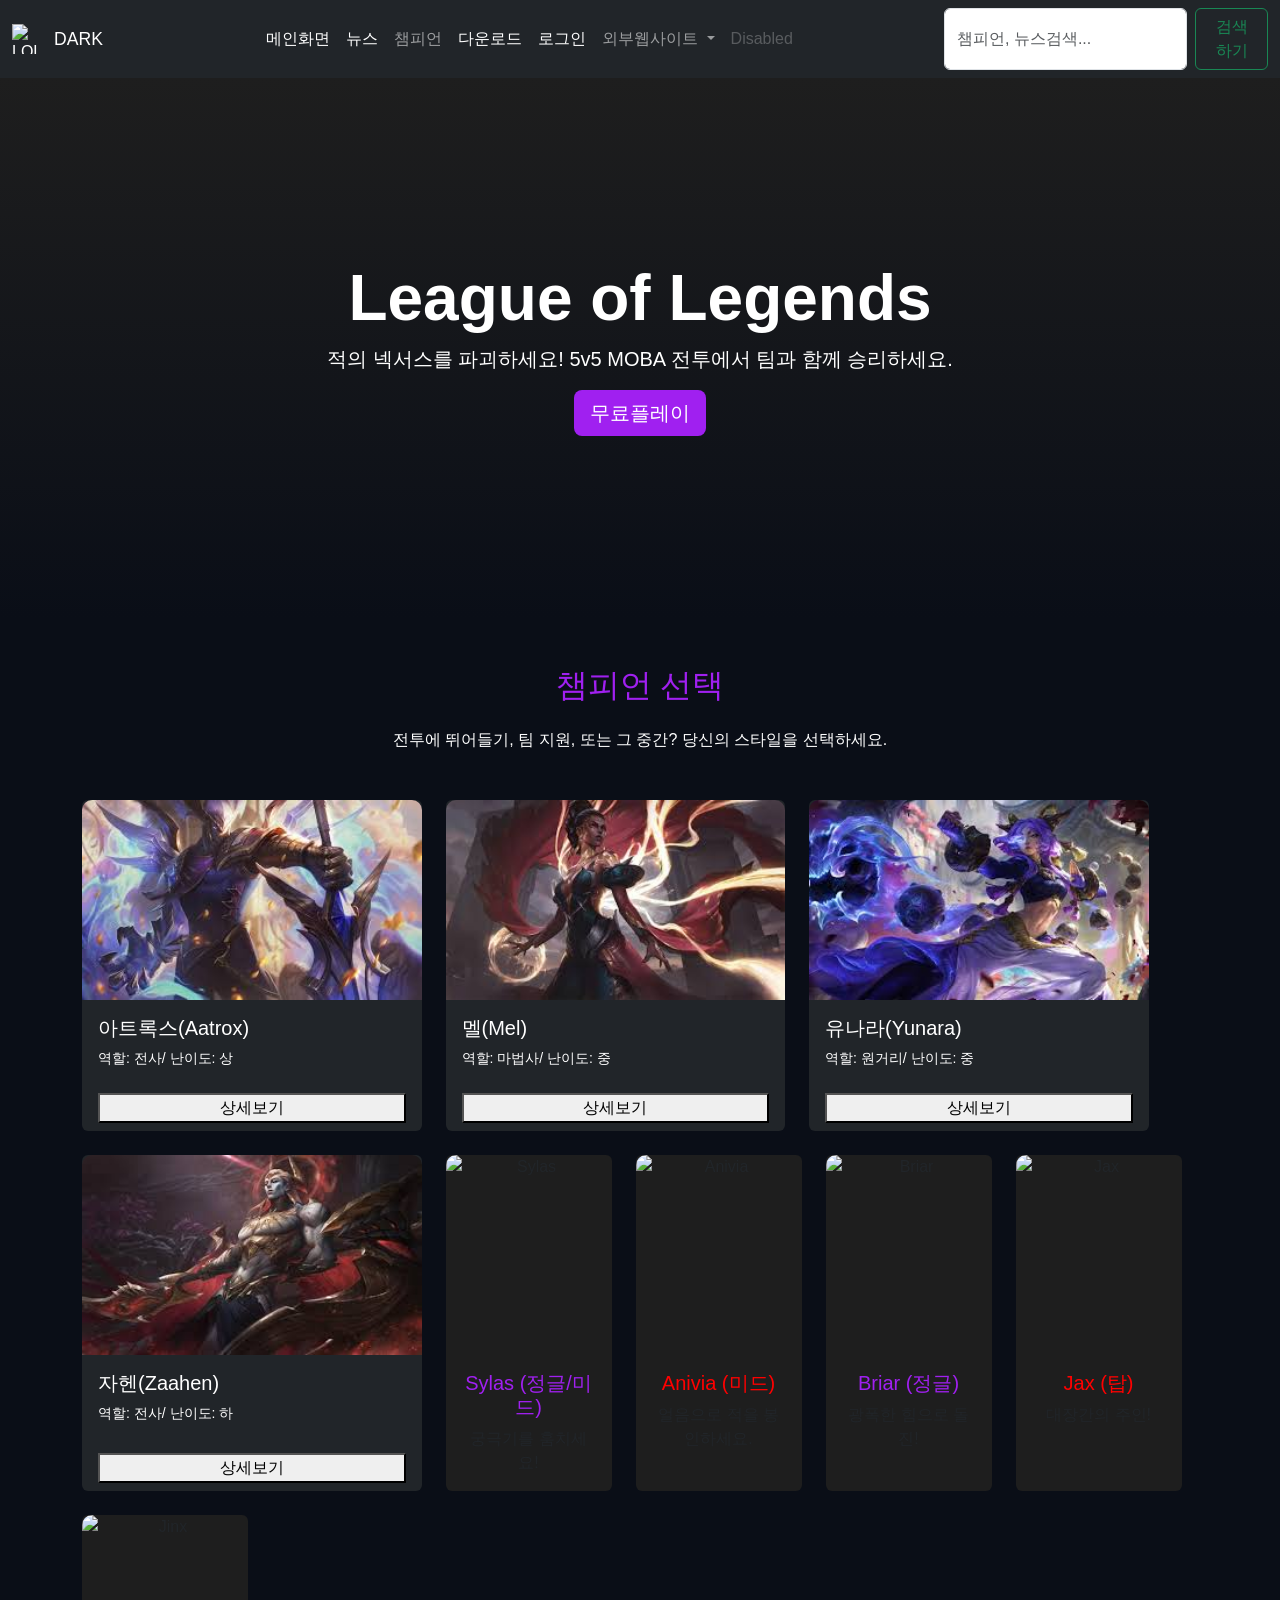
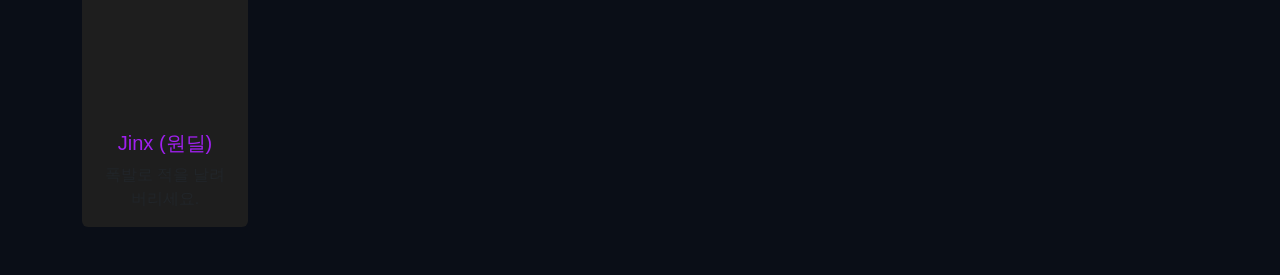
==== commit 3d1316c3: "9주차 실습 정리" ====
--- a/src/main/resources/META-INF/resources/index.html
+++ b/src/main/resources/META-INF/resources/index.html
@@ -8,6 +8,8 @@
     <link href="https://cdn.jsdelivr.net/npm/bootstrap@5.3.0/dist/css/bootstrap.min.css" rel="stylesheet">
     <script src="js/bootstrap.bundle.min.js"></script>
     <script src="js/test.js"></script>
+    <script src="js/test2.js"></script>
+    <script src="js/toggle.js"></script>
 
      <!-- 커스텀 스타일 (LOL 테마 + 챔피언 호버 효과) -->
     <link rel="stylesheet" href="css/main.css">
@@ -40,17 +42,20 @@
         </div>
     </nav> -->
 
-    <nav class="navbar navbar-expand-lg" data-bs-theme="dark">
+    <nav class="navbar navbar-expand-lg navbar-dark bg-dark">
         <div class="container-fluid">
-            <a class="navbar-brand" href="#">
+            <!-- <a class="navbar-brand" href="#"> -->
             <img src="../image/Logo.jpeg" alt="LOL Logo" width="30" height="30">
-        </a>
-        <a class="navbar-brand" href="#">Navbar</a>
-        <button class="navbar-toggler" type="button" data-bs-toggle="collapse" data-bs-target="#navbarSupportedContent" aria-controls="navbarSupportedContent" aria-expanded="false" aria-label="Toggle navigation">
-            <span class="navbar-toggler-icon"></span>
-                </button>
-                <div class="collapse navbar-collapse" id="navbarSupportedContent">
-                    <ul class="navbar-nav mx-auto mb-2 mb-lg-0">
+            <button class="btn border-0" id="themeToggleBtn" onclick="toggleTheme()">DARK</button>
+            <button class="navbar-toggler" type="button" data-bs-toggle="collapse" data-bs-target="#navbarSupportedContent" aria-controls="navbarSupportedContent" aria-expanded="false" aria-label="Toggle navigation">
+                        <span class="navbar-toggler-icon"></span>
+                    </button>
+        
+            <div class="collapse navbar-collapse" id="navbarSupportedContent">
+                <ul class="navbar-nav mx-auto mb-2 mb-lg-0">
+                    <li class="nav-item">
+                        <a class="nav-link active" aria-current="page" href="http://localhost:8080/index.html">메인화면</a>
+                    </li>
                     <li class="nav-item">
                         <a class="nav-link active" aria-current="page" href="#">뉴스</a>
                     </li>
@@ -77,12 +82,12 @@
                     <li class="nav-item">
                         <a class="nav-link disabled" aria-disabled="true">Disabled</a>
                     </li>
-                    </ul>
-                    <form class="d-flex" id="searchForm">
-                        <input class="form-control me-2" type="search" placeholder="챔피언, 뉴스검색..."aria-label="Search" id="searchInput">
-                        <button class="btnbtn-outline-success" type="submit">검색하기</button>
+                </ul>
+                <form class="d-flex" id="searchForm">
+                    <input class="form-control me-2" type="search" placeholder="챔피언, 뉴스검색..."aria-label="Search" id="searchInput">
+                    <button class="btn btn-outline-success" type="submit">검색하기</button>
                 </form>
-                </div>
+            </div>
         </div>
     </nav>
 
--- a/src/main/resources/META-INF/resources/css/main.css
+++ b/src/main/resources/META-INF/resources/css/main.css
@@ -69,3 +69,16 @@
 
 .no-result { text-align: center; padding: 80px 20px; color: #666; }
 .no-result h4 { color: #333; }
+
+/* ── [추가] 테마토글버튼(폰트크기, 색상등) ──────────────── */
+#themeToggleBtn { font-size: 1.1rem; color: #fff; }
+body.light-mode #themeToggleBtn { color: #212529; }
+/* ── [추가] 라이트모드(다양한색상정보─────────────────────── */
+body.light-mode { background-color: #f8f9fa; color: #212529; }
+body.light-mode .navbar { background-color: #e9ecef !important; }
+body.light-mode .navbar .navbar-brand,
+body.light-mode .navbar .nav-link { color: #212529 !important; }
+body.light-mode .hero { background: linear-gradient(to bottom, #dce3ea, #f8f9fa); }
+body.light-mode .card { background-color: #ffffff; color: #212529; border: 1px solid #dee2e6; }
+body.light-mode .card-title { color: #212529; }
+body.light-mode .card-text { color: #555; }
--- a/src/main/resources/META-INF/resources/css/main.css
+++ b/src/main/resources/META-INF/resources/css/main.css
@@ -69,3 +69,16 @@
 
 .no-result { text-align: center; padding: 80px 20px; color: #666; }
 .no-result h4 { color: #333; }
+
+/* ── [추가] 테마토글버튼(폰트크기, 색상등) ──────────────── */
+#themeToggleBtn { font-size: 1.1rem; color: #fff; }
+body.light-mode #themeToggleBtn { color: #212529; }
+/* ── [추가] 라이트모드(다양한색상정보─────────────────────── */
+body.light-mode { background-color: #f8f9fa; color: #212529; }
+body.light-mode .navbar { background-color: #e9ecef !important; }
+body.light-mode .navbar .navbar-brand,
+body.light-mode .navbar .nav-link { color: #212529 !important; }
+body.light-mode .hero { background: linear-gradient(to bottom, #dce3ea, #f8f9fa); }
+body.light-mode .card { background-color: #ffffff; color: #212529; border: 1px solid #dee2e6; }
+body.light-mode .card-title { color: #212529; }
+body.light-mode .card-text { color: #555; }
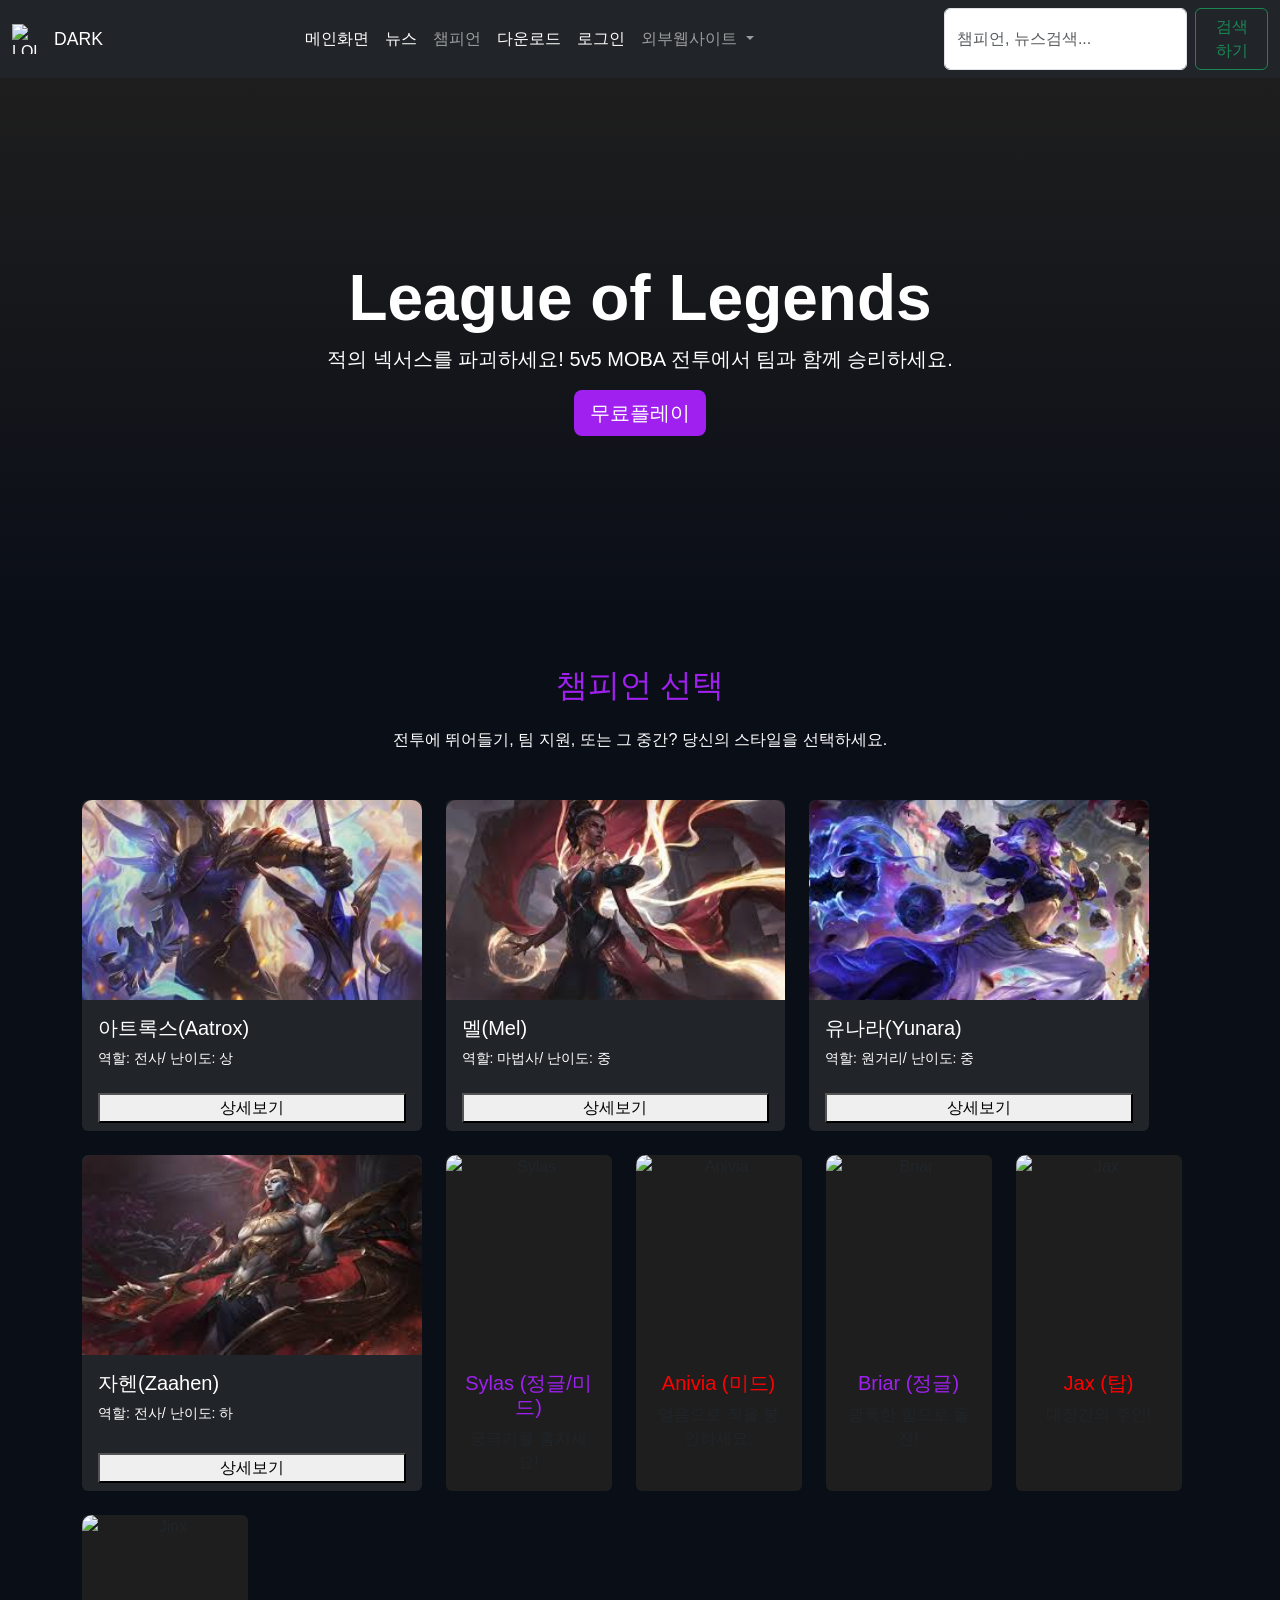
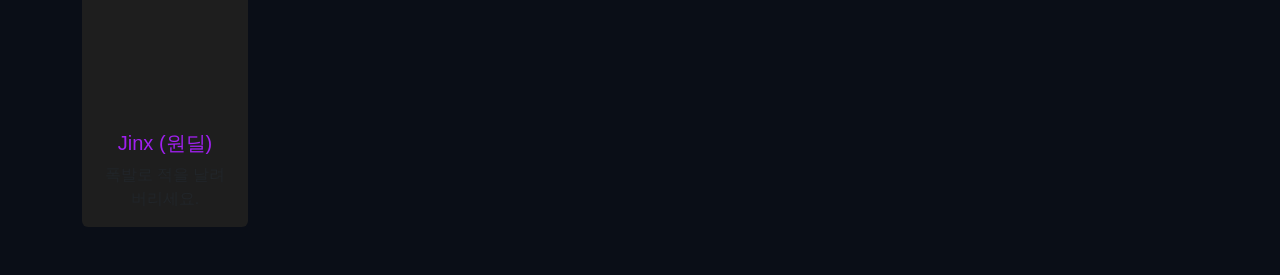
==== commit 5ef843b8: "10주차 실습 정리 및 과제 및 9주차 추가 과제" ====
--- a/src/main/resources/META-INF/resources/index.html
+++ b/src/main/resources/META-INF/resources/index.html
@@ -9,7 +9,6 @@
     <script src="js/bootstrap.bundle.min.js"></script>
     <script src="js/test.js"></script>
     <script src="js/test2.js"></script>
-    <script src="js/toggle.js"></script>
 
      <!-- 커스텀 스타일 (LOL 테마 + 챔피언 호버 효과) -->
     <link rel="stylesheet" href="css/main.css">
@@ -46,7 +45,7 @@
         <div class="container-fluid">
             <!-- <a class="navbar-brand" href="#"> -->
             <img src="../image/Logo.jpeg" alt="LOL Logo" width="30" height="30">
-            <button class="btn border-0" id="themeToggleBtn" onclick="toggleTheme()">DARK</button>
+            <button class="btn border-0" id="themeToggleBtn">DARK</button>
             <button class="navbar-toggler" type="button" data-bs-toggle="collapse" data-bs-target="#navbarSupportedContent" aria-controls="navbarSupportedContent" aria-expanded="false" aria-label="Toggle navigation">
                         <span class="navbar-toggler-icon"></span>
                     </button>
@@ -66,7 +65,7 @@
                         <a class="nav-link active" aria-current="page" href="main_page_sub/download.html">다운로드</a>
                     </li>
                     <li class="nav-item">
-                        <a class="nav-link active" aria-current="page" href="#">로그인</a>
+                        <a class="nav-link active" aria-current="page" href="/login">로그인</a>
                     </li>
                     <li class="nav-item dropdown">
                         <a class="nav-link dropdown-toggle" href="#" role="button" data-bs-toggle="dropdown" aria-expanded="false">
@@ -79,9 +78,6 @@
                         <li><a class="dropdown-item" href="#">외부웹</a></li>
                         </ul>
                     </li>
-                    <li class="nav-item">
-                        <a class="nav-link disabled" aria-disabled="true">Disabled</a>
-                    </li>
                 </ul>
                 <form class="d-flex" id="searchForm">
                     <input class="form-control me-2" type="search" placeholder="챔피언, 뉴스검색..."aria-label="Search" id="searchInput">
@@ -188,30 +184,7 @@
             </div>
             </div>
             <!--모달(iframe으로Aatrox.html 불러오기) -->
-            <div class="modal fade" id="modalAatrox" tabindex="-1" aria-labelledby="modalAatroxLabel" aria-hidden="true">
-            <div class="modal-dialog modal-xl modal-dialog-centered">
-                <div class="modal-content bg-dark text-white border-secondary">
-                <!--헤더-->
-                <div class="modal-header border-secondary">
-                <h5 class="modal-title" id="modalAatroxLabel">아트록스(Aatrox) 상세정보</h5>
-                <button type="button" class="btn-close btn-close-white" data-bs-dismiss="modal" aria-label="Close"></button>
-                </div>
-            <!--바디: iframe으로내용채움-->
-            <div class="modal-body p-0" style="height: 65vh; background: #0a0e17;">
-                <iframe
-                src="modals/Aatrox.html"
-                frameborder="0"
-                style="width: 100%; height: 100%; border: none;"
-                allowfullscreen>
-                </iframe>
-            </div>
-            <!--푸터-->
-            <div class="modal-footer border-secondary">
-                <button type="button" class="btnbtn-outline-light" data-bs-dismiss="modal">닫기</button>
-            </div>
-            </div>
-        </div>
-        </div>
+            
         <!--모달(iframe으로Mel.html 불러오기) -->
             <div class="modal fade" id="modalMel" tabindex="-1" aria-labelledby="modalMelLabel" aria-hidden="true">
             <div class="modal-dialog modal-xl modal-dialog-centered">
@@ -377,7 +350,31 @@
                 </div>
             </div>
 </section>
-
+<div class="modal fade" id="modalAatrox" tabindex="-1" aria-labelledby="modalAatroxLabel" aria-hidden="true">
+            <div class="modal-dialog modal-xl modal-dialog-centered">
+                <div class="modal-content bg-dark text-white border-secondary">
+                <!--헤더-->
+                <div class="modal-header border-secondary">
+                <h5 class="modal-title" id="modalAatroxLabel">아트록스(Aatrox) 상세정보</h5>
+                <button type="button" class="btn-close btn-close-white" data-bs-dismiss="modal" aria-label="Close"></button>
+                </div>
+            <!--바디: iframe으로내용채움-->
+            <div class="modal-body p-0" style="height: 65vh; background: #0a0e17;">
+                <iframe
+                src="modals/Aatrox.html"
+                frameborder="0"
+                style="width: 100%; height: 100%; border: none;"
+                allowfullscreen>
+                </iframe>
+            </div>
+            <!--푸터-->
+            <div class="modal-footer border-secondary">
+                <button type="button" class="btnbtn-outline-light" data-bs-dismiss="modal">닫기</button>
+            </div>
+            </div>
+        </div>
+        </div>
 <script src="js/search.js"></script>
+<script src="js/toggle.js"></script>
 </body>
 </html>
